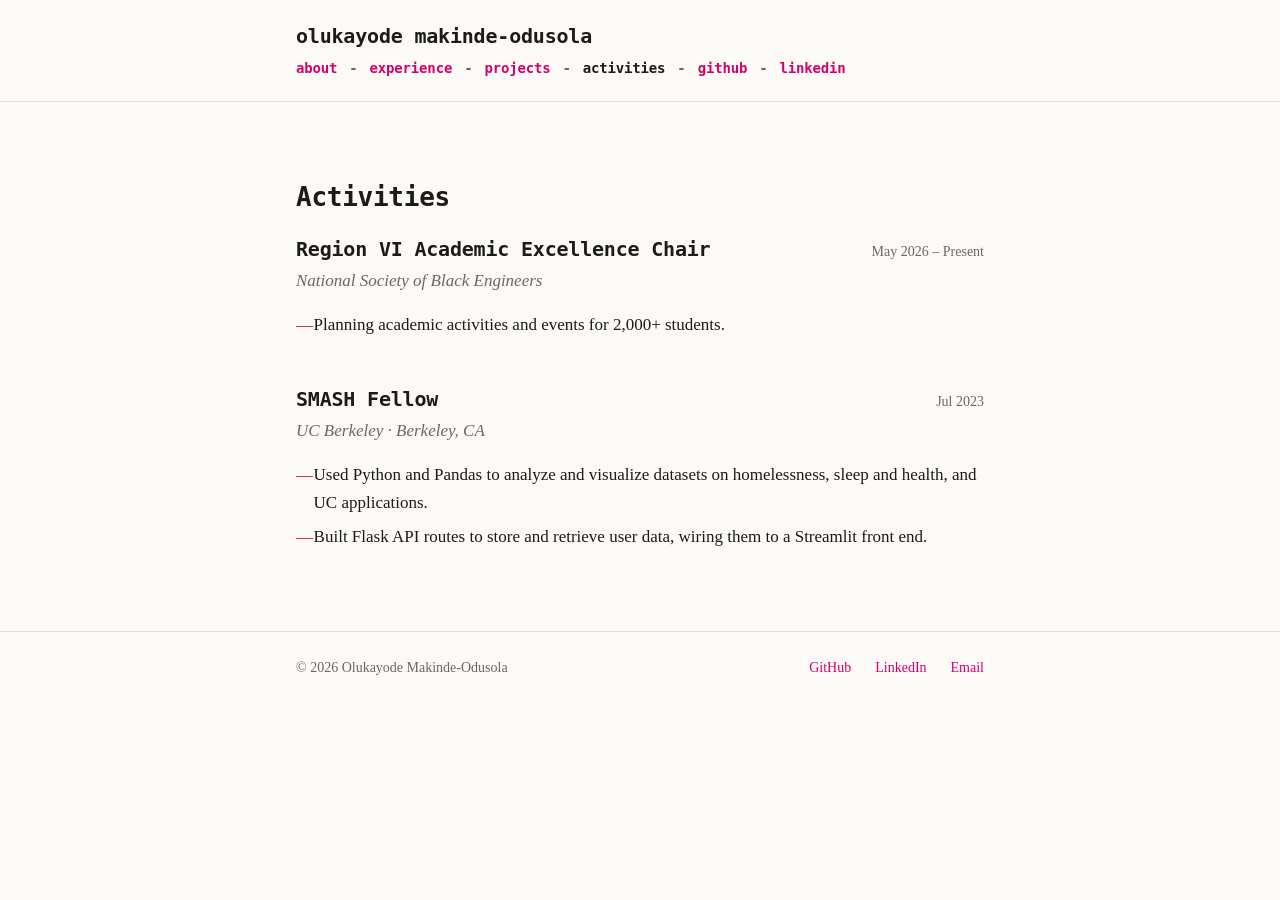
==== activities.html @ 6ea5abdc "feat: add personal site A static personal site across four pages: about, experience, projects, and a" ====
<!DOCTYPE html>
<html lang="en">
<head>
  <meta charset="UTF-8">
  <meta name="viewport" content="width=device-width, initial-scale=1.0">
  <title>Activities — Olukayode Makinde-Odusola</title>
  <meta name="description" content="Region VI Academic Excellence Chair for the National Society of Black Engineers, and a SMASH fellow at UC Berkeley.">

  <link rel="stylesheet" href="css/reset.css">
  <link rel="stylesheet" href="css/variables.css">
  <link rel="stylesheet" href="css/intro.css">
  <link rel="stylesheet" href="css/main.css">
</head>
<body>

  <header class="site-header">
    <div class="wrap">
      <a class="site-name" href="index.html">olukayode makinde-odusola</a>

      <nav class="site-nav" aria-label="Main">
        <ul>
          <li><a href="index.html">about</a></li>
          <li><a href="experience.html">experience</a></li>
          <li><a href="projects.html">projects</a></li>
          <li><a href="activities.html" aria-current="page">activities</a></li>
          <li><a href="https://github.com/KayyMak">github</a></li>
          <li><a href="https://www.linkedin.com/in/olukayodem">linkedin</a></li>
        </ul>
      </nav>
    </div>
  </header>

  <main class="wrap">

    <section id="activities">
      <h1 class="page-title">Activities</h1>

      <ul class="entry-list">
        <li class="entry">
          <h2>Region VI Academic Excellence Chair</h2>
          <p class="entry-date">May 2026 &ndash; Present</p>
          <p class="entry-org">National Society of Black Engineers</p>
          <ul class="bullets">
            <li>Planning academic activities and events for 2,000+ students.</li>
          </ul>
        </li>

        <li class="entry">
          <h2>SMASH Fellow</h2>
          <p class="entry-date">Jul 2023</p>
          <p class="entry-org">UC Berkeley &middot; Berkeley, CA</p>
          <ul class="bullets">
            <li>Used Python and Pandas to analyze and visualize datasets on homelessness, sleep and health, and UC applications.</li>
            <li>Built Flask API routes to store and retrieve user data, wiring them to a Streamlit front end.</li>
          </ul>
        </li>
      </ul>
    </section>

  </main>

  <footer class="site-footer">
    <div class="wrap">
      <p>&copy; <span id="year">2026</span> Olukayode Makinde-Odusola</p>
      <ul>
        <li><a href="https://github.com/KayyMak">GitHub</a></li>
        <li><a href="https://www.linkedin.com/in/olukayodem">LinkedIn</a></li>
        <li><a href="mailto:olukayodemak@gmail.com">Email</a></li>
      </ul>
    </div>
  </footer>

  <script src="js/main.js"></script>
</body>
</html>
---- css/variables.css ----
:root {
  /* ---- Color ---- */
  --bg: #fbfaf7;
  --surface: #ffffff;
  --text: #1c1b1a;
  --text-muted: #6b6864;
  --accent: #d6006b;
  --rule: #e3e0da;

  /* ---- Type ---- */
  --font-body: Georgia, "Iowan Old Style", "Times New Roman", serif;
  --font-mono: ui-monospace, "SF Mono", "Cascadia Mono", Consolas, monospace;

  --step--1: 0.875rem;
  --step-0: 1.0625rem;
  --step-1: 1.25rem;
  --step-2: 1.625rem;
  --step-3: 2.25rem;

  /* ---- Layout ---- */
  --measure: 46rem;
  --gutter: 1.5rem;
  --space-sm: 0.75rem;
  --space-md: 1.5rem;
  --space-lg: 3rem;
  --space-xl: 5rem;
}

/* Dark mode: same layout, inverted palette. Delete this block if you
   only ever want the light version. */
@media (prefers-color-scheme: dark) {
  :root {
    --bg: #17161a;
    --surface: #1f1e23;
    --text: #eceae6;
    --text-muted: #9c9891;
    --accent: #ff5ca0;
    --rule: #33313a;
  }
}
---- css/intro.css ----
/* ==========================================================================
   Intro
   The loading screen and the "click to continue" screen. Both are full-screen
   overlays that sit on top of the page; JS swaps the .visible class between
   them (see js/intro.js).

   They start hidden, so if JS never runs the page is still perfectly usable.
   ========================================================================== */

.intro {
  position: fixed;
  inset: 0;
  z-index: 100;

  display: grid;
  place-items: center;
  text-align: center;
  padding: var(--gutter);

  background: var(--bg);
  font-family: var(--font-mono);

  opacity: 0;
  visibility: hidden;
  pointer-events: none;
  transition: opacity 0.6s ease, visibility 0.6s linear;
}

.intro.visible {
  opacity: 1;
  visibility: visible;
  pointer-events: auto;
}

/* While an intro screen is up, lock scrolling and hold the page back. */
body.intro-active {
  overflow: hidden;
}

body.intro-active .site-header,
body.intro-active main,
body.intro-active .site-footer {
  opacity: 0;
}

/* ---- Loading screen ---- */

.loading-label {
  font-size: var(--step--1);
  letter-spacing: 0.2em;
  text-transform: uppercase;
  color: var(--text-muted);
}

.loading-bar {
  width: min(14rem, 60vw);
  height: 2px;
  margin-top: var(--space-md);
  background: var(--rule);
  overflow: hidden;
}

/* JS sets the width frame by frame — see render() in js/intro.js. The
   transition just smooths the jump when the bar completes on page load. */
.loading-bar-fill {
  height: 100%;
  width: 0;
  background: var(--accent);
  transition: width 0.2s linear;
}

.loading-percent {
  margin-top: var(--space-sm);
  font-size: var(--step--1);
  color: var(--text-muted);
  /* Keeps the digits from jittering as the number climbs. */
  font-variant-numeric: tabular-nums;
}

/* ---- Click-to-continue screen ---- */

#click-to-continue {
  cursor: pointer;
}

.continue-name {
  font-size: var(--step-3);
  font-weight: 600;
  letter-spacing: -0.02em;
}

.continue-hint {
  margin-top: var(--space-md);
  font-size: var(--step--1);
  letter-spacing: 0.15em;
  text-transform: uppercase;
  color: var(--text-muted);
  animation: hint-pulse 2s ease-in-out infinite;
}

@keyframes hint-pulse {
  0%, 100% { opacity: 1; }
  50%      { opacity: 0.35; }
}

/* Respect a visitor's reduced-motion setting. The bar still fills, since
   that reports real progress rather than decorating. */
@media (prefers-reduced-motion: reduce) {
  .intro,
  .site-header,
  main,
  .site-footer {
    transition-duration: 0.01ms;
  }

  .continue-hint {
    animation: none;
  }
}
---- css/main.css ----
@import url("reset.css");

/* ==========================================================================
   Base
   ========================================================================== */

body {
  background: var(--bg);
  color: var(--text);
  font-family: var(--font-body);
  font-size: var(--step-0);
  line-height: 1.65;
  -webkit-font-smoothing: antialiased;
}

/* Everything shares one narrow, centered column. */
.wrap {
  width: 100%;
  max-width: var(--measure);
  margin-inline: auto;
  padding-inline: var(--gutter);
}

a {
  color: var(--accent);
}

a:hover,
a:focus-visible {
  text-decoration: underline;
  text-underline-offset: 0.2em;
}

abbr {
  text-decoration: none;
  cursor: help;
}

/* Section headings and other structural text use the mono face. */
h1, h2, h3,
.site-name,
.site-nav {
  font-family: var(--font-mono);
  font-weight: 600;
  letter-spacing: -0.01em;
  line-height: 1.2;
}

/* The intro overlays fade these in once the visitor continues.
   See intro.css for the state classes. */
.site-header,
main,
.site-footer {
  transition: opacity 0.8s ease 0.15s;
}

/* ==========================================================================
   Header
   ========================================================================== */

.site-header {
  padding-block: var(--space-md);
  border-bottom: 1px solid var(--rule);
  margin-bottom: var(--space-xl);
}

.site-header .wrap {
  display: flex;
  flex-wrap: wrap;
  align-items: baseline;
  justify-content: space-between;
  gap: var(--space-sm) var(--space-md);
}

.site-name {
  font-size: var(--step-1);
  color: var(--text);
}

.site-nav ul {
  display: flex;
  flex-wrap: wrap;
  gap: var(--space-sm);
  font-size: var(--step--1);
}

/* The page you're already on reads as plain text, not an invitation. */
.site-nav a[aria-current="page"] {
  color: var(--text);
}

.site-nav a[aria-current="page"]:hover {
  text-decoration: none;
  cursor: default;
}

/* The little dashes between nav links, like " about - projects - github ". */
.site-nav li + li::before {
  content: "-";
  color: var(--text-muted);
  margin-right: var(--space-sm);
}

/* ==========================================================================
   About section
   ========================================================================== */

section {
  margin-bottom: var(--space-xl);
}

section > h2,
.page-title {
  font-size: var(--step-2);
  margin-bottom: var(--space-md);
}

.intro-line {
  font-size: var(--step-3);
  line-height: 1.25;
  margin-bottom: var(--space-md);
}

.intro-line .accent {
  color: var(--accent);
}

.tagline {
  font-family: var(--font-mono);
  font-size: var(--step--1);
  color: var(--text-muted);
  margin-bottom: var(--space-lg);
}

.about-body p + p {
  margin-top: var(--space-md);
}

/* ==========================================================================
   Entries — shared by experience, projects, activities, and education
   ========================================================================== */

.entry-list {
  display: flex;
  flex-direction: column;
  gap: var(--space-lg);
}

/* Title on the left, date pinned to the right, everything else full width. */
.entry {
  display: grid;
  grid-template-columns: 1fr auto;
  gap: 0.25rem var(--space-md);
  align-items: baseline;
}

.entry h2,
.entry h3 {
  font-size: var(--step-1);
}

.entry-date {
  font-size: var(--step--1);
  color: var(--text-muted);
  white-space: nowrap;
}

.entry-org,
.entry-desc {
  grid-column: 1 / -1;
  font-style: italic;
  color: var(--text-muted);
}

.bullets {
  grid-column: 1 / -1;
  margin-top: var(--space-sm);
  display: flex;
  flex-direction: column;
  gap: 0.35rem;
}

.bullets li {
  position: relative;
  padding-left: 1.1rem;
}

/* The reset strips list markers, so draw our own. */
.bullets li::before {
  content: "\2014";          /* em dash */
  position: absolute;
  left: 0;
  color: var(--accent);
}

.tags {
  grid-column: 1 / -1;
  display: flex;
  flex-wrap: wrap;
  gap: var(--space-sm);
  margin-top: var(--space-md);
  font-family: var(--font-mono);
  font-size: 0.8125rem;
  color: var(--text-muted);
}

.tags li {
  border: 1px solid var(--rule);
  border-radius: 999px;
  padding: 0.1rem 0.6rem;
}

/* ==========================================================================
   Skills
   ========================================================================== */

.skills {
  display: grid;
  grid-template-columns: max-content 1fr;
  gap: var(--space-sm) var(--space-md);
}

.skills dt {
  font-family: var(--font-mono);
  font-size: var(--step--1);
  color: var(--text-muted);
  padding-top: 0.15rem;
}

/* ==========================================================================
   Footer
   ========================================================================== */

.site-footer {
  border-top: 1px solid var(--rule);
  padding-block: var(--space-md) var(--space-lg);
  font-size: var(--step--1);
  color: var(--text-muted);
}

.site-footer .wrap {
  display: flex;
  flex-wrap: wrap;
  justify-content: space-between;
  gap: var(--space-sm);
}

.site-footer ul {
  display: flex;
  gap: var(--space-md);
}

/* ==========================================================================
   Small screens
   ========================================================================== */

@media (max-width: 34rem) {
  :root {
    --step-3: 1.875rem;
    --space-xl: 3.5rem;
  }

  .entry {
    grid-template-columns: 1fr;
  }

  .skills {
    grid-template-columns: 1fr;
    gap: 0.15rem;
  }

  .skills dd + dt {
    margin-top: var(--space-sm);
  }
}
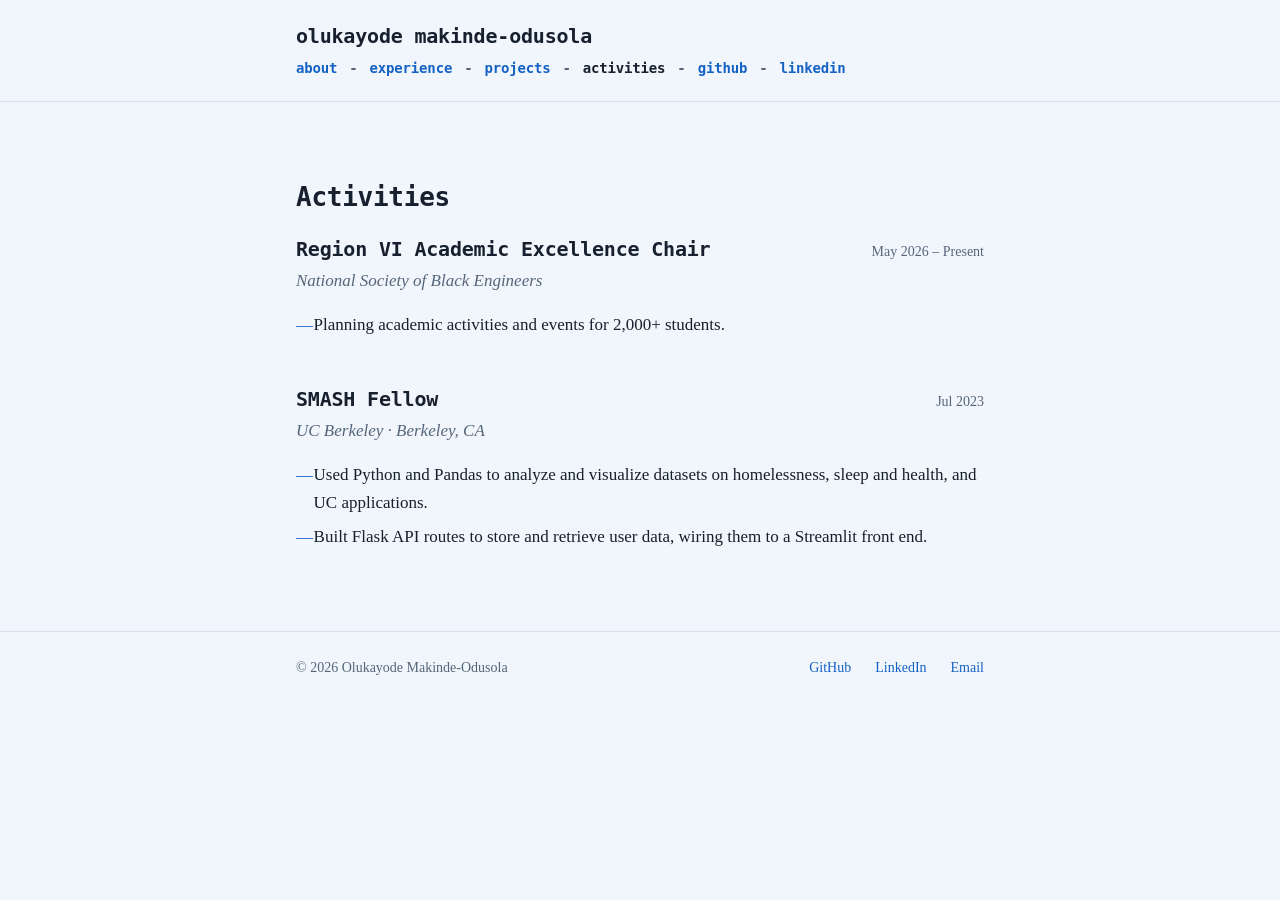
==== commit 15047c29: "style(header): unlink the name in the top bar It rendered as an accent-colored link to a page the na" ====
--- a/activities.html
+++ b/activities.html
@@ -15,7 +15,7 @@
 
   <header class="site-header">
     <div class="wrap">
-      <a class="site-name" href="index.html">olukayode makinde-odusola</a>
+      <p class="site-name">olukayode makinde-odusola</p>
 
       <nav class="site-nav" aria-label="Main">
         <ul>
--- a/css/variables.css
+++ b/css/variables.css
@@ -1,11 +1,15 @@
 :root {
-  /* ---- Color ---- */
-  --bg: #fbfaf7;
+  /* ---- Color ----
+     A cool, blue-tinted paper rather than pure white, with a deeper blue
+     carrying the links. Every pair below clears WCAG AA against the
+     background; body text clears AAA. Swapping --accent for a warmer hue
+     is a one-line change if you ever want the links to pop more. */
+  --bg: #f1f6fc;
   --surface: #ffffff;
-  --text: #1c1b1a;
-  --text-muted: #6b6864;
-  --accent: #d6006b;
-  --rule: #e3e0da;
+  --text: #16202e;
+  --text-muted: #55667a;
+  --accent: #1462c4;
+  --rule: #d5e1ef;
 
   /* ---- Type ---- */
   --font-body: Georgia, "Iowan Old Style", "Times New Roman", serif;
@@ -26,15 +30,15 @@
   --space-xl: 5rem;
 }
 
-/* Dark mode: same layout, inverted palette. Delete this block if you
-   only ever want the light version. */
+/* Dark mode: same layout, same relationships, inverted. Delete this block if
+   you only ever want the light version. */
 @media (prefers-color-scheme: dark) {
   :root {
-    --bg: #17161a;
-    --surface: #1f1e23;
-    --text: #eceae6;
-    --text-muted: #9c9891;
-    --accent: #ff5ca0;
-    --rule: #33313a;
+    --bg: #0f151d;
+    --surface: #151d27;
+    --text: #e7edf5;
+    --text-muted: #94a3b6;
+    --accent: #72b4ff;
+    --rule: #253141;
   }
 }
--- a/css/intro.css
+++ b/css/intro.css
@@ -95,12 +95,14 @@
   letter-spacing: 0.15em;
   text-transform: uppercase;
   color: var(--text-muted);
-  animation: hint-pulse 2s ease-in-out infinite;
+  /* alternate runs the fade out and back in, so it breathes rather than
+     snapping back to full at the end of each loop. */
+  animation: hint-pulse 1.4s ease-in-out infinite alternate;
 }
 
 @keyframes hint-pulse {
-  0%, 100% { opacity: 1; }
-  50%      { opacity: 0.35; }
+  from { opacity: 1; }
+  to   { opacity: 0; }
 }
 
 /* Respect a visitor's reduced-motion setting. The bar still fills, since
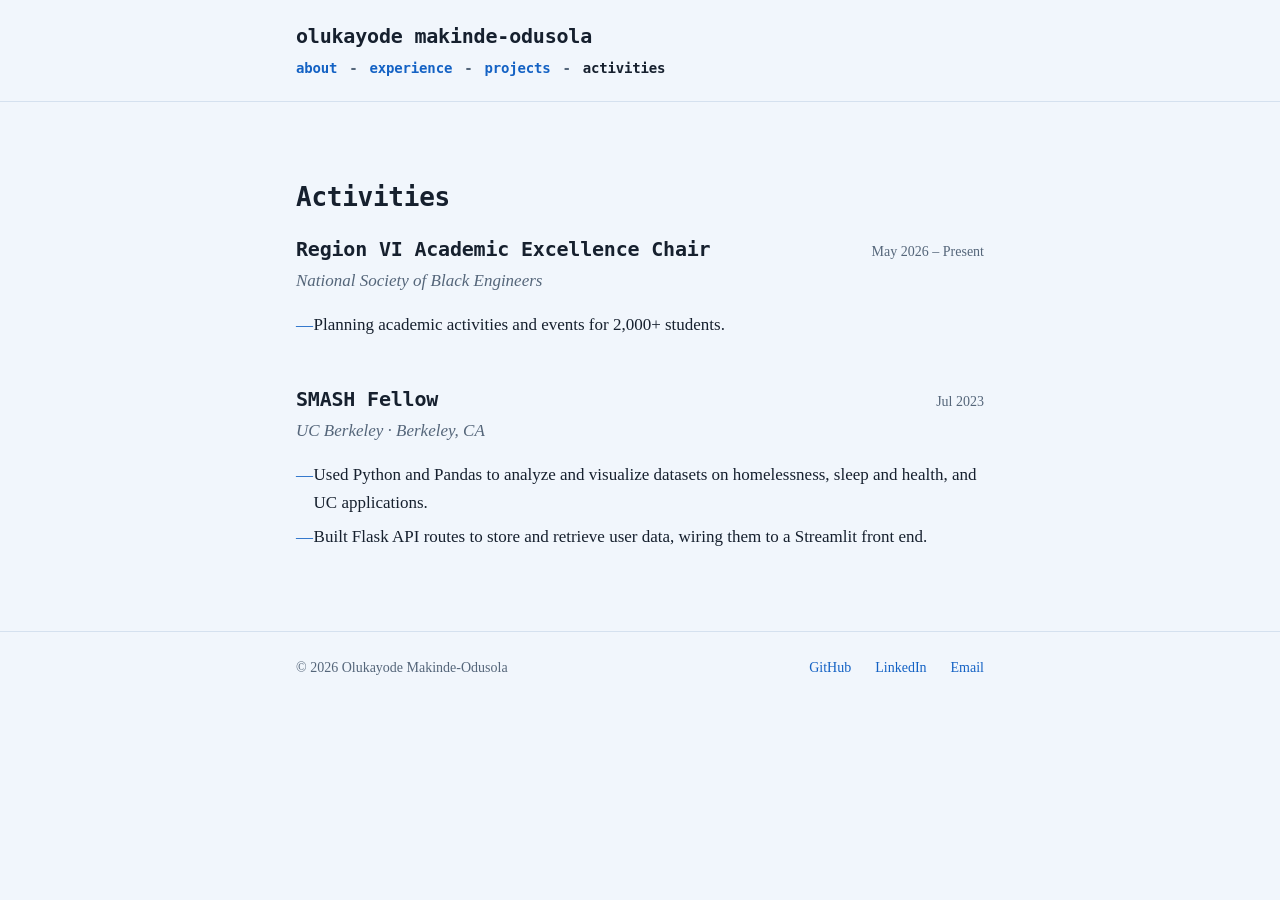
==== commit 79d9014d: "style(nav): drop the github and linkedin links from the top bar Leaves the nav as the four pages of " ====
--- a/activities.html
+++ b/activities.html
@@ -23,8 +23,6 @@
           <li><a href="experience.html">experience</a></li>
           <li><a href="projects.html">projects</a></li>
           <li><a href="activities.html" aria-current="page">activities</a></li>
-          <li><a href="https://github.com/KayyMak">github</a></li>
-          <li><a href="https://www.linkedin.com/in/olukayodem">linkedin</a></li>
         </ul>
       </nav>
     </div>
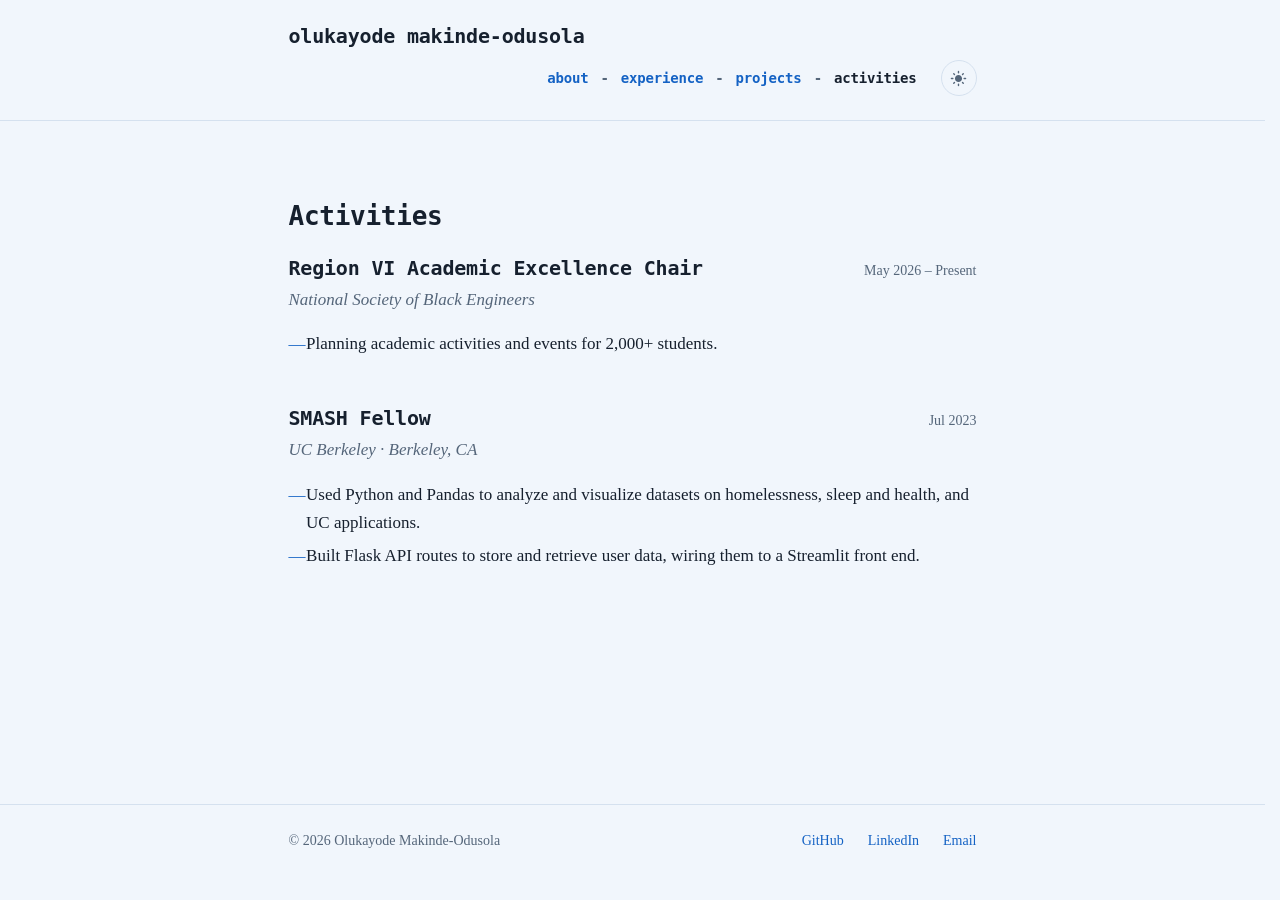
==== commit 51466306: "feat: add a light and dark mode toggle A sun or moon button in the header, showing the mark for the " ====
--- a/activities.html
+++ b/activities.html
@@ -10,6 +10,22 @@
   <link rel="stylesheet" href="css/variables.css">
   <link rel="stylesheet" href="css/intro.css">
   <link rel="stylesheet" href="css/main.css">
+
+  <script>
+    // Resolve the theme before first paint, so a dark-mode visitor never sees
+    // a flash of the light palette. Runs inline on purpose.
+    (function () {
+      try {
+        var saved = localStorage.getItem("theme");
+        var dark = saved
+          ? saved === "dark"
+          : window.matchMedia("(prefers-color-scheme: dark)").matches;
+        document.documentElement.setAttribute("data-theme", dark ? "dark" : "light");
+      } catch (err) {
+        // No storage available; the CSS media query still handles it.
+      }
+    })();
+  </script>
 </head>
 <body>
 
@@ -25,6 +41,15 @@
           <li><a href="activities.html" aria-current="page">activities</a></li>
         </ul>
       </nav>
+
+      <button class="theme-toggle" id="theme-toggle" type="button" aria-label="Switch theme">
+        <svg class="icon-sun" viewBox="0 0 24 24" aria-hidden="true" focusable="false">
+          <path d="M12 7c-2.76 0-5 2.24-5 5s2.24 5 5 5 5-2.24 5-5-2.24-5-5-5zM2 13h2c.55 0 1-.45 1-1s-.45-1-1-1H2c-.55 0-1 .45-1 1s.45 1 1 1zm18 0h2c.55 0 1-.45 1-1s-.45-1-1-1h-2c-.55 0-1 .45-1 1s.45 1 1 1zM11 2v2c0 .55.45 1 1 1s1-.45 1-1V2c0-.55-.45-1-1-1s-1 .45-1 1zm0 18v2c0 .55.45 1 1 1s1-.45 1-1v-2c0-.55-.45-1-1-1s-1 .45-1 1zM5.99 4.58a.996.996 0 0 0-1.41 0 .996.996 0 0 0 0 1.41l1.06 1.06c.39.39 1.03.39 1.41 0s.39-1.03 0-1.41L5.99 4.58zm12.37 12.37a.996.996 0 0 0-1.41 0 .996.996 0 0 0 0 1.41l1.06 1.06c.39.39 1.03.39 1.41 0a.996.996 0 0 0 0-1.41l-1.06-1.06zm1.06-10.96a.996.996 0 0 0 0-1.41.996.996 0 0 0-1.41 0l-1.06 1.06c-.39.39-.39 1.03 0 1.41s1.03.39 1.41 0l1.06-1.06zM7.05 18.36a.996.996 0 0 0 0-1.41.996.996 0 0 0-1.41 0l-1.06 1.06c-.39.39-.39 1.03 0 1.41s1.03.39 1.41 0l1.06-1.06z"/>
+        </svg>
+        <svg class="icon-moon" viewBox="0 0 24 24" aria-hidden="true" focusable="false">
+          <path d="M12 3a9 9 0 1 0 9 9c0-.46-.04-.92-.1-1.36a5.389 5.389 0 0 1-4.4 2.26 5.403 5.403 0 0 1-3.14-9.8c-.44-.06-.9-.1-1.36-.1z"/>
+        </svg>
+      </button>
     </div>
   </header>
 
--- a/css/variables.css
+++ b/css/variables.css
@@ -30,10 +30,23 @@
   --space-xl: 5rem;
 }
 
-/* Dark mode: same layout, same relationships, inverted. Delete this block if
-   you only ever want the light version. */
+/* Dark mode: same layout, same relationships, inverted.
+
+   Three selectors, because the theme has two sources. The toggle writes
+   data-theme on <html>, which wins outright. Failing that, the media query
+   follows the operating system — but only when the visitor has not explicitly
+   chosen light, hence the :not(). */
+:root[data-theme="dark"] {
+  --bg: #0f151d;
+  --surface: #151d27;
+  --text: #e7edf5;
+  --text-muted: #94a3b6;
+  --accent: #72b4ff;
+  --rule: #253141;
+}
+
 @media (prefers-color-scheme: dark) {
-  :root {
+  :root:not([data-theme="light"]) {
     --bg: #0f151d;
     --surface: #151d27;
     --text: #e7edf5;
--- a/css/main.css
+++ b/css/main.css
@@ -3,6 +3,20 @@
 /* ==========================================================================
    Base
    ========================================================================== */
+
+/* Reserve room for the scrollbar on every page. Without this, a short page
+   has no scrollbar and a long one does, and the centered column jumps
+   sideways by the scrollbar's width as you move between them. */
+html {
+  overflow-y: scroll;
+}
+
+@supports (scrollbar-gutter: stable) {
+  html {
+    overflow-y: auto;
+    scrollbar-gutter: stable;
+  }
+}
 
 body {
   background: var(--bg);
@@ -11,6 +25,16 @@
   font-size: var(--step-0);
   line-height: 1.65;
   -webkit-font-smoothing: antialiased;
+
+  /* Hold the footer at the bottom of the viewport regardless of how short
+     the page is. main takes the leftover height. */
+  display: flex;
+  flex-direction: column;
+  min-height: 100vh;
+}
+
+main {
+  flex: 1 0 auto;
 }
 
 /* Everything shares one narrow, centered column. */
@@ -67,9 +91,61 @@
 .site-header .wrap {
   display: flex;
   flex-wrap: wrap;
-  align-items: baseline;
-  justify-content: space-between;
+  align-items: center;
   gap: var(--space-sm) var(--space-md);
+}
+
+/* Pushes the nav, and the toggle that follows it, to the right edge. */
+.site-nav {
+  margin-left: auto;
+}
+
+.theme-toggle {
+  display: grid;
+  place-items: center;
+  width: 2.25rem;
+  height: 2.25rem;
+  border: 1px solid var(--rule);
+  border-radius: 999px;
+  color: var(--text-muted);
+  transition: color 0.2s ease, border-color 0.2s ease;
+}
+
+.theme-toggle:hover,
+.theme-toggle:focus-visible {
+  color: var(--accent);
+  border-color: var(--accent);
+}
+
+.theme-toggle svg {
+  width: 1.0625rem;
+  height: 1.0625rem;
+  fill: currentColor;
+}
+
+/* Show the mark for the theme currently in effect: sun in light, moon in
+   dark. The head script sets data-theme before first paint. */
+.theme-toggle .icon-moon {
+  display: none;
+}
+
+:root[data-theme="dark"] .theme-toggle .icon-sun {
+  display: none;
+}
+
+:root[data-theme="dark"] .theme-toggle .icon-moon {
+  display: block;
+}
+
+/* Without JS there is no data-theme, so follow the system here too. */
+@media (prefers-color-scheme: dark) {
+  :root:not([data-theme="light"]) .theme-toggle .icon-sun {
+    display: none;
+  }
+
+  :root:not([data-theme="light"]) .theme-toggle .icon-moon {
+    display: block;
+  }
 }
 
 .site-name {
@@ -129,7 +205,38 @@
   font-family: var(--font-mono);
   font-size: var(--step--1);
   color: var(--text-muted);
+  margin-bottom: var(--space-md);
+}
+
+.social {
+  display: flex;
+  gap: var(--space-sm);
   margin-bottom: var(--space-lg);
+}
+
+.social a {
+  display: grid;
+  place-items: center;
+  width: 2.25rem;
+  height: 2.25rem;
+  border: 1px solid var(--rule);
+  border-radius: 999px;
+  color: var(--text-muted);
+  transition: color 0.2s ease, border-color 0.2s ease;
+}
+
+.social a:hover,
+.social a:focus-visible {
+  color: var(--accent);
+  border-color: var(--accent);
+  text-decoration: none;
+}
+
+/* currentColor lets one icon work in both themes and on hover. */
+.social svg {
+  width: 1.0625rem;
+  height: 1.0625rem;
+  fill: currentColor;
 }
 
 .about-body p + p {
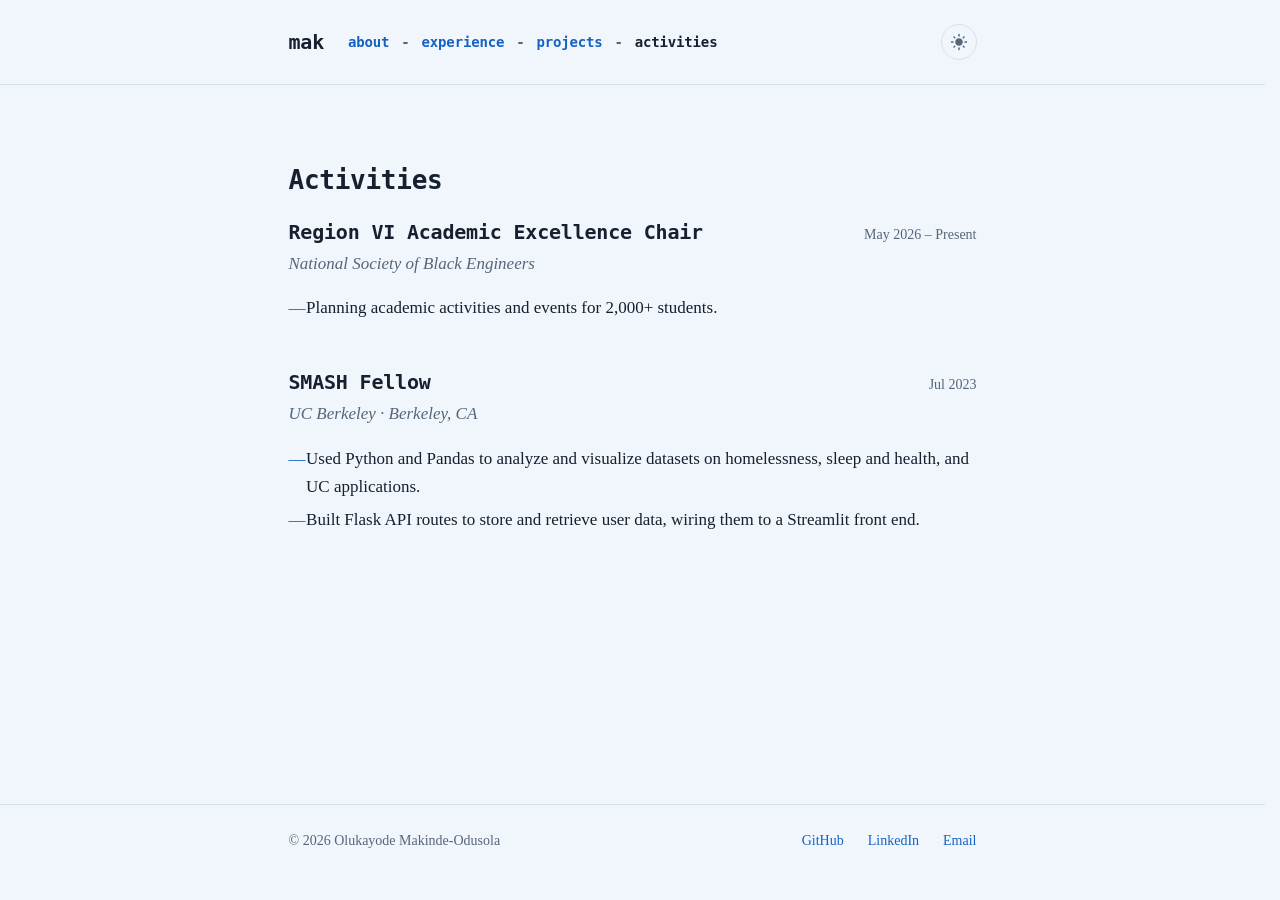
==== commit 4b1edbeb: "feat(header): shorten the wordmark to "mak" and pin the toggle right The wordmark now matches the ti" ====
--- a/activities.html
+++ b/activities.html
@@ -16,10 +16,8 @@
     // a flash of the light palette. Runs inline on purpose.
     (function () {
       try {
-        var saved = localStorage.getItem("theme");
-        var dark = saved
-          ? saved === "dark"
-          : window.matchMedia("(prefers-color-scheme: dark)").matches;
+        // Light unless the visitor has chosen dark before.
+        var dark = localStorage.getItem("theme") === "dark";
         document.documentElement.setAttribute("data-theme", dark ? "dark" : "light");
       } catch (err) {
         // No storage available; the CSS media query still handles it.
@@ -31,7 +29,7 @@
 
   <header class="site-header">
     <div class="wrap">
-      <p class="site-name">olukayode makinde-odusola</p>
+      <p class="site-name">mak</p>
 
       <nav class="site-nav" aria-label="Main">
         <ul>
--- a/css/variables.css
+++ b/css/variables.css
@@ -32,10 +32,9 @@
 
 /* Dark mode: same layout, same relationships, inverted.
 
-   Three selectors, because the theme has two sources. The toggle writes
-   data-theme on <html>, which wins outright. Failing that, the media query
-   follows the operating system — but only when the visitor has not explicitly
-   chosen light, hence the :not(). */
+   The site opens light for everyone. Dark applies only when the toggle has
+   written data-theme="dark", so the operating system's preference is
+   deliberately not consulted. */
 :root[data-theme="dark"] {
   --bg: #0f151d;
   --surface: #151d27;
@@ -44,14 +43,3 @@
   --accent: #72b4ff;
   --rule: #253141;
 }
-
-@media (prefers-color-scheme: dark) {
-  :root:not([data-theme="light"]) {
-    --bg: #0f151d;
-    --surface: #151d27;
-    --text: #e7edf5;
-    --text-muted: #94a3b6;
-    --accent: #72b4ff;
-    --rule: #253141;
-  }
-}
--- a/css/intro.css
+++ b/css/intro.css
@@ -86,7 +86,35 @@
 .continue-name {
   font-size: var(--step-3);
   font-weight: 600;
-  letter-spacing: -0.02em;
+  /* Matches .site-name, so the word lands on the wordmark exactly. */
+  letter-spacing: -0.01em;
+
+  /* inline-block so the box hugs the word: the flight measures this rect,
+     and a full-width block would put its left edge in the wrong place.
+     The origin matches, so translate + scale map corner to corner. */
+  display: inline-block;
+  transform-origin: left top;
+}
+
+/* ---- Handoff: the name flies to the header wordmark ----
+   The backdrop clears while the name is still travelling, so the page is
+   revealed underneath it rather than after it. */
+#click-to-continue.exiting {
+  background-color: transparent;
+  pointer-events: none;
+  transition: background-color 0.5s ease;
+}
+
+#click-to-continue.exiting .continue-hint {
+  opacity: 0;
+  animation: none;
+  transition: opacity 0.2s ease;
+}
+
+/* The real wordmark waits, hidden but still occupying its space, so the
+   flight has something to aim at and nothing doubles up on landing. */
+.site-name.handing-off {
+  visibility: hidden;
 }
 
 .continue-hint {
@@ -95,14 +123,16 @@
   letter-spacing: 0.15em;
   text-transform: uppercase;
   color: var(--text-muted);
-  /* alternate runs the fade out and back in, so it breathes rather than
-     snapping back to full at the end of each loop. */
-  animation: hint-pulse 1.4s ease-in-out infinite alternate;
+  animation: hint-pulse 2.6s ease-in-out infinite;
 }
 
+/* A title screen waiting for input: fade up, hold bright, fade out, hold
+   dark. The flat stretches are what make it read as a deliberate prompt
+   rather than a constant shimmer. */
 @keyframes hint-pulse {
-  from { opacity: 1; }
-  to   { opacity: 0; }
+  0%,  8%   { opacity: 0; }
+  38%, 58%  { opacity: 1; }
+  88%, 100% { opacity: 0; }
 }
 
 /* Respect a visitor's reduced-motion setting. The bar still fills, since
--- a/css/main.css
+++ b/css/main.css
@@ -95,12 +95,10 @@
   gap: var(--space-sm) var(--space-md);
 }
 
-/* Pushes the nav, and the toggle that follows it, to the right edge. */
-.site-nav {
+/* Sits alone at the far right of the bar, with the wordmark and nav grouped
+   together on the left. Styled to match the circular social icons. */
+.theme-toggle {
   margin-left: auto;
-}
-
-.theme-toggle {
   display: grid;
   place-items: center;
   width: 2.25rem;
@@ -118,8 +116,8 @@
 }
 
 .theme-toggle svg {
-  width: 1.0625rem;
-  height: 1.0625rem;
+  width: 1.125rem;
+  height: 1.125rem;
   fill: currentColor;
 }
 
@@ -137,16 +135,6 @@
   display: block;
 }
 
-/* Without JS there is no data-theme, so follow the system here too. */
-@media (prefers-color-scheme: dark) {
-  :root:not([data-theme="light"]) .theme-toggle .icon-sun {
-    display: none;
-  }
-
-  :root:not([data-theme="light"]) .theme-toggle .icon-moon {
-    display: block;
-  }
-}
 
 .site-name {
   font-size: var(--step-1);
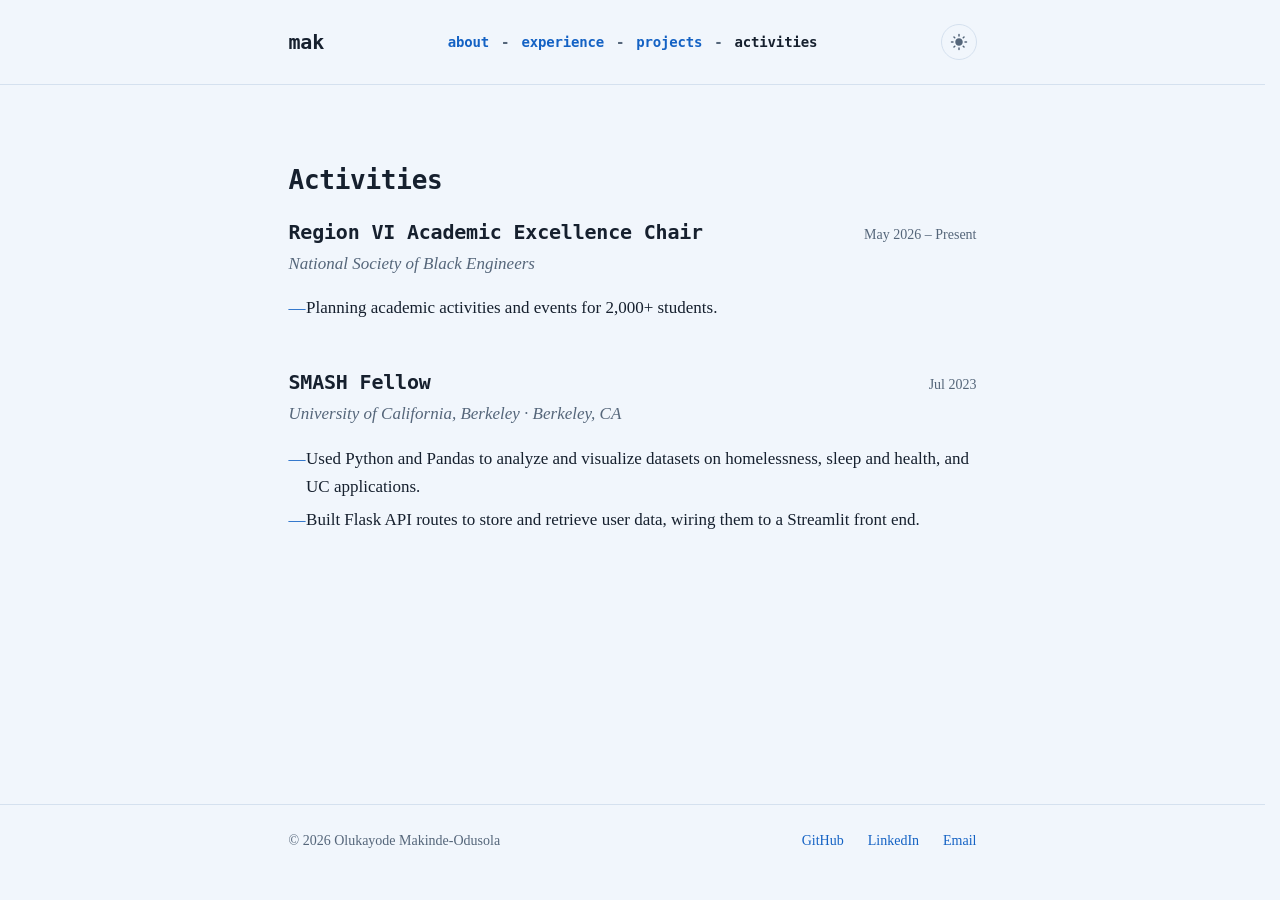
==== commit a73766a3: "docs: spell out University of California, Berkeley" ====
--- a/activities.html
+++ b/activities.html
@@ -4,7 +4,7 @@
   <meta charset="UTF-8">
   <meta name="viewport" content="width=device-width, initial-scale=1.0">
   <title>Activities — Olukayode Makinde-Odusola</title>
-  <meta name="description" content="Region VI Academic Excellence Chair for the National Society of Black Engineers, and a SMASH fellow at UC Berkeley.">
+  <meta name="description" content="Region VI Academic Excellence Chair for the National Society of Black Engineers, and a SMASH fellow at the University of California, Berkeley.">
 
   <link rel="stylesheet" href="css/reset.css">
   <link rel="stylesheet" href="css/variables.css">
@@ -69,7 +69,7 @@
         <li class="entry">
           <h2>SMASH Fellow</h2>
           <p class="entry-date">Jul 2023</p>
-          <p class="entry-org">UC Berkeley &middot; Berkeley, CA</p>
+          <p class="entry-org">University of California, Berkeley &middot; Berkeley, CA</p>
           <ul class="bullets">
             <li>Used Python and Pandas to analyze and visualize datasets on homelessness, sleep and health, and UC applications.</li>
             <li>Built Flask API routes to store and retrieve user data, wiring them to a Streamlit front end.</li>
--- a/css/intro.css
+++ b/css/intro.css
@@ -86,8 +86,12 @@
 .continue-name {
   font-size: var(--step-3);
   font-weight: 600;
-  /* Matches .site-name, so the word lands on the wordmark exactly. */
+  /* Both match .site-name so the word lands on the wordmark exactly. The
+     line-height matters as much as the tracking: the flight aligns boxes,
+     and a taller box puts the glyphs lower inside it, which showed up as a
+     small jump when the real wordmark took over. */
   letter-spacing: -0.01em;
+  line-height: 1.2;
 
   /* inline-block so the box hugs the word: the flight measures this rect,
      and a full-width block would put its left edge in the wrong place.
--- a/css/main.css
+++ b/css/main.css
@@ -88,17 +88,25 @@
   margin-bottom: var(--space-xl);
 }
 
+/* Three columns with equal outer tracks, so the nav is centered against the
+   bar itself rather than against whatever is left over beside the wordmark.
+   Flex auto-margins could not do this: the wordmark and the toggle are
+   different widths, so the nav would sit off-center. */
 .site-header .wrap {
-  display: flex;
-  flex-wrap: wrap;
+  display: grid;
+  grid-template-columns: 1fr auto 1fr;
   align-items: center;
-  gap: var(--space-sm) var(--space-md);
+  gap: var(--space-md);
+}
+
+.site-nav {
+  justify-self: center;
 }
 
 /* Sits alone at the far right of the bar, with the wordmark and nav grouped
    together on the left. Styled to match the circular social icons. */
 .theme-toggle {
-  margin-left: auto;
+  justify-self: end;
   display: grid;
   place-items: center;
   width: 2.25rem;
@@ -355,6 +363,22 @@
     --space-xl: 3.5rem;
   }
 
+  /* Too narrow for three columns: let the bar wrap instead. */
+  .site-header .wrap {
+    display: flex;
+    flex-wrap: wrap;
+    align-items: center;
+    gap: var(--space-sm) var(--space-md);
+  }
+
+  .site-nav {
+    justify-self: auto;
+  }
+
+  .theme-toggle {
+    margin-left: auto;
+  }
+
   .entry {
     grid-template-columns: 1fr;
   }
